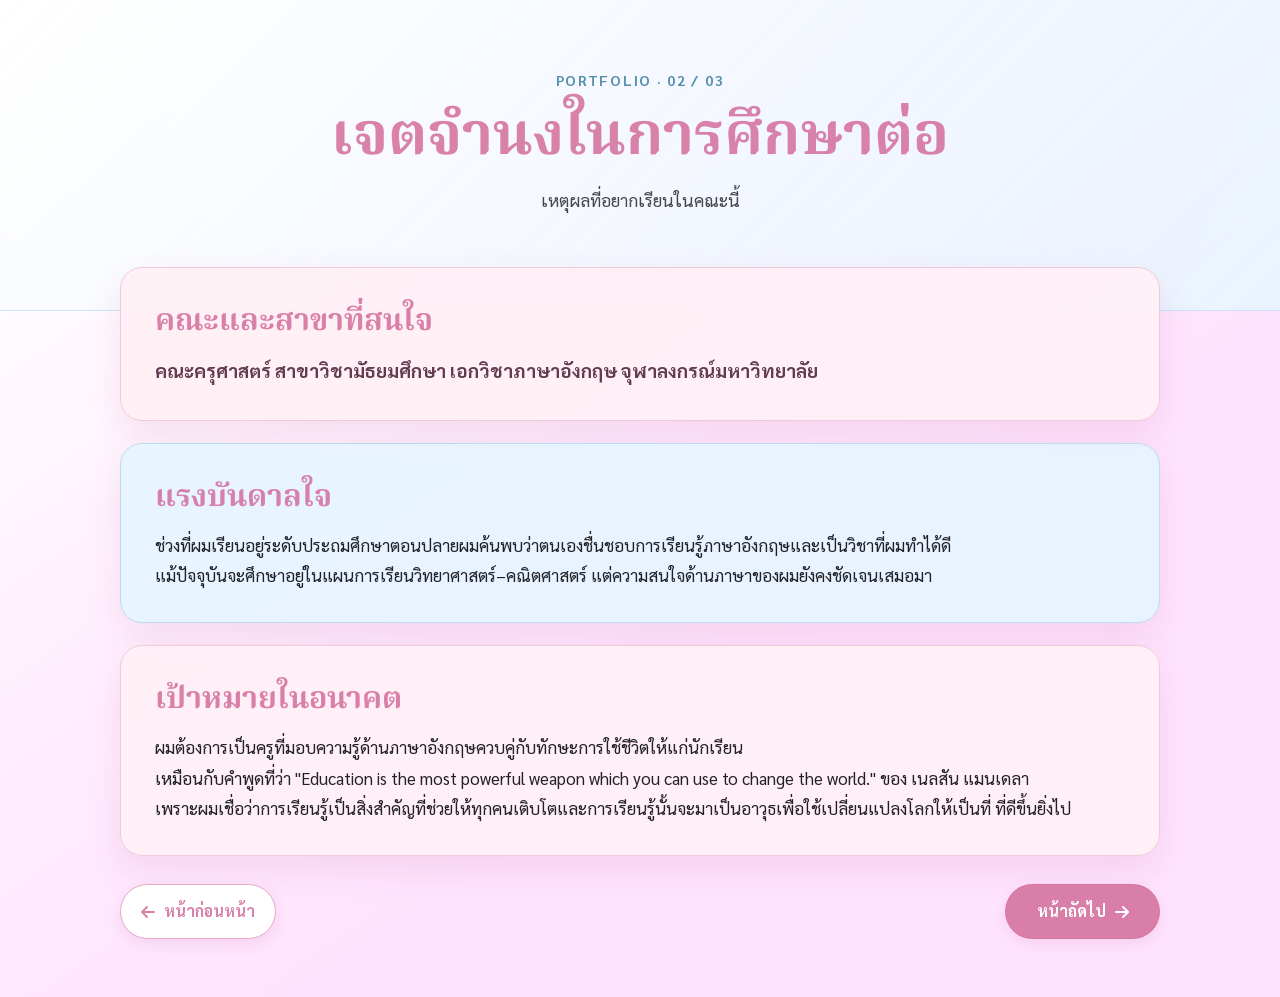
==== intent.html @ 367fd824 "Add files via upload" ====
<!DOCTYPE html>
<html lang="th">
<head>
  <meta charset="UTF-8" />
  <meta name="viewport" content="width=device-width, initial-scale=1.0" />
  <title>เจตจำนงในการศึกษาต่อ | วรภพ เทียนทอง</title>
  <link rel="stylesheet" href="style.css" />
  <link rel="stylesheet" href="https://cdnjs.cloudflare.com/ajax/libs/font-awesome/6.5.1/css/all.min.css" />
</head>
<body>
  <header class="page-hero">
    <p class="page-number">PORTFOLIO · 02 / 03</p>
    <h1>เจตจำนงในการศึกษาต่อ</h1>
    <p class="hero-subtitle">เหตุผลที่อยากเรียนในคณะนี้</p>
  </header>
  <main class="page-content">
    <section class="card statement-card">
      <h2>คณะและสาขาที่สนใจ</h2>
      <p class="highlight-text">คณะครุศาสตร์ สาขาวิชามัธยมศึกษา เอกวิชาภาษาอังกฤษ จุฬาลงกรณ์มหาวิทยาลัย</p>
    </section>
    <section class="card statement-card">
      <h2>แรงบันดาลใจ</h2>
      <p>ช่วงที่ผมเรียนอยู่ระดับประถมศึกษาตอนปลายผมค้นพบว่าตนเองชื่นชอบการเรียนรู้ภาษาอังกฤษและเป็นวิชาที่ผมทำได้ดี <br /> แม้ปัจจุบันจะศึกษาอยู่ในแผนการเรียนวิทยาศาสตร์–คณิตศาสตร์ แต่ความสนใจด้านภาษาของผมยังคงชัดเจนเสมอมา</p>
    </section>
    <section class="card statement-card">
      <h2>เป้าหมายในอนาคต</h2>
      <p>ผมต้องการเป็นครูที่มอบความรู้ด้านภาษาอังกฤษควบคู่กับทักษะการใช้ชีวิตให้แก่นักเรียน <br /> เหมือนกับคำพูดที่ว่า "Education is the most powerful weapon which you can use to change the world." ของ เนลสัน แมนเดลา <br /> เพราะผมเชื่อว่าการเรียนรู้เป็นสิ่งสำคัญที่ช่วยให้ทุกคนเติบโตและการเรียนรู้นั้นจะมาเป็นอาวุธเพื่อใช้เปลี่ยนแปลงโลกให้เป็นที่ ที่ดีขึ้นยิ่งไป</p>
    </section>
    <nav class="page-navigation" aria-label="การนำทางระหว่างหน้า">
      <a class="nav-button previous" href="index.html"><i class="fa-solid fa-arrow-left"></i> หน้าก่อนหน้า</a>
      <a class="nav-button next" href="works.html">หน้าถัดไป <i class="fa-solid fa-arrow-right"></i></a>
    </nav>
  </main>
</body>
</html>
---- style.css ----
@import url("https://fonts.googleapis.com/css2?family=Noto+Serif+Thai:wght@400;500;600;700&family=Sarabun:wght@400;500;600;700&display=swap");

:root {
  --pink-dark: #d5739fe5;
  --pink-light: #fff0f6;
  --blue-light: #e7f5ff;
  --blue: #8fc8e8;
  --white: #ffffff;
  --black: #202126;
  --soft-black: #45454b;
  --border: #f2c9da;
  --shadow: 0 14px 34px rgba(169, 76, 120, 0.12);
  --radius: 22px;
  --max-width: 1040px;
}

* { box-sizing: border-box; margin: 0; padding: 0; }
html { scroll-behavior: smooth; }
body {
  min-height: 100vh;
  color: var(--black);
  font-family: "Sarabun", Tahoma, sans-serif;
  line-height: 1.8;
  background: linear-gradient(145deg, #ffffff 10%, #ffe8fe 50%, #ffe3fe 65%);
}

.page-hero {
  padding: 68px 20px 94px;
  text-align: center;
  background: linear-gradient(135deg, rgba(255,255,255,.7), rgba(231,245,255,.88));
  border-bottom: 1px solid rgba(143, 200, 232, .45);
}
.page-number { color: #568eae; font-size: .9rem; font-weight: 700; letter-spacing: .12em; }
h1, h2 { font-family: "Noto Serif Thai", "TH Sarabun New", serif; }
.page-hero h1 { margin-top: 7px; color: var(--pink-dark); font-size: clamp(2.1rem, 5vw, 3.7rem); line-height: 1.28; }
.hero-subtitle { margin-top: 8px; color: var(--soft-black); font-size: 1.08rem; }

.page-content { width: min(calc(100% - 32px), var(--max-width)); margin: -44px auto 58px; position: relative; }
.card, .work-card {
  background: rgba(255, 240, 246, .92);
  border: 1px solid var(--border);
  border-radius: var(--radius);
  box-shadow: var(--shadow);
}
.card { padding: 30px; margin-bottom: 22px; }
.card h2, .work-card h2 { color: var(--pink-dark); font-size: clamp(1.45rem, 3vw, 1.9rem); line-height: 1.45; }
.card p, .work-card p { color: var(--black); font-size: 1.05rem; }

.profile-card { display: grid; grid-template-columns: 220px 1fr; gap: 34px; align-items: center; }
.profile-img { width: 220px; height: 220px; object-fit: cover; border: 6px solid var(--white); border-radius: 50%; box-shadow: 0 10px 25px rgba(97, 154, 187, .25); }
.info-list { margin-top: 12px; }
.info-list div { display: grid; grid-template-columns: 140px 1fr; gap: 10px; padding: 8px 0; border-bottom: 1px dashed #eab7ce; }
.info-list div:last-child { border-bottom: 0; }
.info-list dt { color: #936279; font-weight: 700; }
.info-list dd { color: var(--black); }

.contact-card { background: rgba(231, 245, 255, .92); border-color: #b9ddf0; }
.contact-list { display: grid; grid-template-columns: repeat(2, minmax(0, 1fr)); gap: 16px; margin-top: 14px; }
.contact-item { display: flex; align-items: center; gap: 13px; padding: 16px; color: var(--black); text-decoration: none; background: rgba(255,255,255,.84); border-radius: 14px; transition: transform .18s ease, box-shadow .18s ease; }
.contact-item:hover { transform: translateY(-3px); box-shadow: 0 8px 18px rgba(97, 154, 187, .16); }
.contact-item i { display: grid; place-items: center; width: 40px; height: 40px; border-radius: 50%; color: #4b89aa; background: #d9effb; }
.contact-item small { display: block; color: #5e7180; font-size: .8rem; }

.statement-card { padding: 32px 34px; }
.statement-card:nth-of-type(2) { background: rgba(231, 245, 255, .92); border-color: #b9ddf0; }
.statement-card p { margin-top: 10px; }
.highlight-text { color: #633c51 !important; font-size: 1.18rem !important; font-weight: 700; }

.certificate-section { display: grid; grid-template-columns: repeat(3, minmax(0, 1fr)); gap: 22px; }
.work-card { overflow: hidden; background: rgba(255, 240, 246, .94); }
.work-card:nth-child(2) { background: rgba(231, 245, 255, .94); border-color: #b9ddf0; }
.work-card img { display: block; width: 100%; height: 245px; object-fit: cover; background: var(--white); }
.work-details { padding: 20px 20px 24px; }
.work-details p { margin-top: 8px; }

.page-navigation { display: flex; justify-content: space-between; align-items: center; gap: 12px; margin-top: 28px; }
.nav-spacer { display: block; }
.nav-button { display: inline-flex; align-items: center; justify-content: center; gap: 9px; min-width: 155px; padding: 12px 20px; border-radius: 999px; color: var(--pink-dark); font-weight: 700; text-decoration: none; background: var(--white); border: 1px solid #e9a8c3; box-shadow: 0 5px 14px rgba(169,76,120,.12); transition: transform .18s ease, background .18s ease; }
.nav-button:hover { transform: translateY(-3px); background: #fce5ef; }
.nav-button.next { color: var(--white); background: var(--pink-dark); border-color: var(--pink-dark); }
.nav-button.next:hover { background: #923a66; }
.nav-button.home { color: #397e9f; border-color: #8fc8e8; }

@media (max-width: 760px) {
  .page-hero { padding: 52px 16px 74px; }
  .page-content { width: min(calc(100% - 22px), var(--max-width)); margin-top: -30px; margin-bottom: 38px; }
  .card { padding: 24px 20px; }
  .profile-card { grid-template-columns: 1fr; text-align: center; gap: 18px; }
  .profile-img { width: 165px; height: 165px; margin: auto; }
  .info-list div { grid-template-columns: 1fr; gap: 0; text-align: left; }
  .contact-list, .certificate-section { grid-template-columns: 1fr; }
  .work-card img { height: auto; max-height: 380px; }
  .page-navigation { margin-top: 22px; }
  .nav-button { min-width: 0; padding: 11px 14px; font-size: .93rem; }
}

@media (prefers-reduced-motion: reduce) { *, *::before, *::after { transition: none !important; scroll-behavior: auto !important; } }
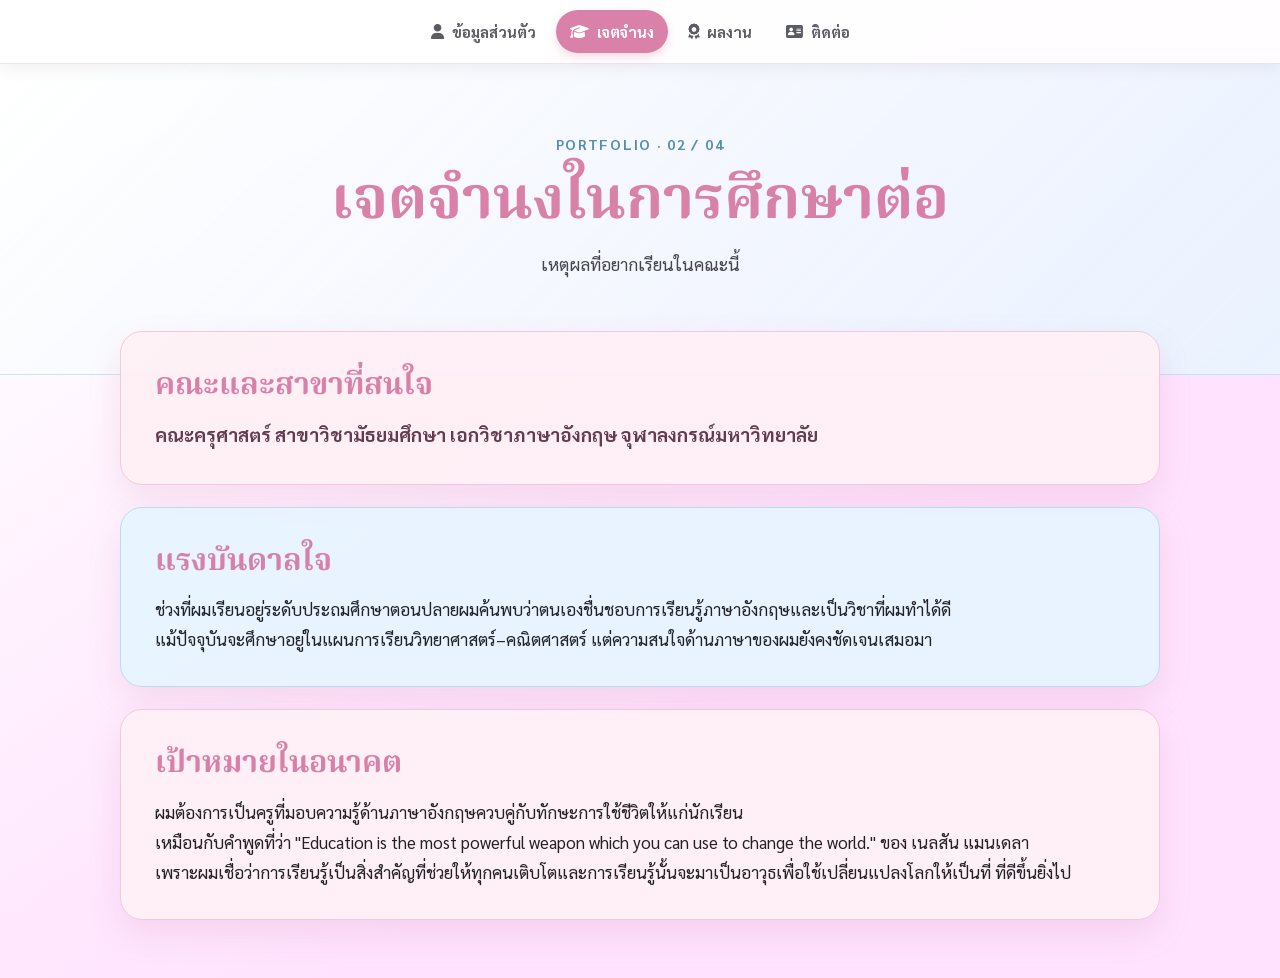
==== commit 29c2db3b: "Add files via upload" ====
--- a/intent.html
+++ b/intent.html
@@ -8,8 +8,14 @@
   <link rel="stylesheet" href="https://cdnjs.cloudflare.com/ajax/libs/font-awesome/6.5.1/css/all.min.css" />
 </head>
 <body>
+  <nav class="site-nav" aria-label="เมนูหลัก">
+    <a href="index.html"><i class="fa-solid fa-user"></i><span>ข้อมูลส่วนตัว</span></a>
+    <a class="active" href="intent.html" aria-current="page"><i class="fa-solid fa-graduation-cap"></i><span>เจตจำนง</span></a>
+    <a href="works.html"><i class="fa-solid fa-award"></i><span>ผลงาน</span></a>
+    <a href="contact.html"><i class="fa-solid fa-address-card"></i><span>ติดต่อ</span></a>
+  </nav>
   <header class="page-hero">
-    <p class="page-number">PORTFOLIO · 02 / 03</p>
+    <p class="page-number">PORTFOLIO · 02 / 04</p>
     <h1>เจตจำนงในการศึกษาต่อ</h1>
     <p class="hero-subtitle">เหตุผลที่อยากเรียนในคณะนี้</p>
   </header>
@@ -26,10 +32,6 @@
       <h2>เป้าหมายในอนาคต</h2>
       <p>ผมต้องการเป็นครูที่มอบความรู้ด้านภาษาอังกฤษควบคู่กับทักษะการใช้ชีวิตให้แก่นักเรียน <br /> เหมือนกับคำพูดที่ว่า "Education is the most powerful weapon which you can use to change the world." ของ เนลสัน แมนเดลา <br /> เพราะผมเชื่อว่าการเรียนรู้เป็นสิ่งสำคัญที่ช่วยให้ทุกคนเติบโตและการเรียนรู้นั้นจะมาเป็นอาวุธเพื่อใช้เปลี่ยนแปลงโลกให้เป็นที่ ที่ดีขึ้นยิ่งไป</p>
     </section>
-    <nav class="page-navigation" aria-label="การนำทางระหว่างหน้า">
-      <a class="nav-button previous" href="index.html"><i class="fa-solid fa-arrow-left"></i> หน้าก่อนหน้า</a>
-      <a class="nav-button next" href="works.html">หน้าถัดไป <i class="fa-solid fa-arrow-right"></i></a>
-    </nav>
   </main>
 </body>
 </html>
--- a/style.css
+++ b/style.css
@@ -23,6 +23,35 @@
   line-height: 1.8;
   background: linear-gradient(145deg, #ffffff 10%, #ffe8fe 50%, #ffe3fe 65%);
 }
+
+.site-nav {
+  position: sticky;
+  top: 0;
+  z-index: 10;
+  display: flex;
+  justify-content: center;
+  gap: 6px;
+  padding: 10px 18px;
+  background: rgba(255, 255, 255, .88);
+  border-bottom: 1px solid rgba(213, 115, 159, .22);
+  box-shadow: 0 4px 15px rgba(91, 62, 78, .08);
+  backdrop-filter: blur(12px);
+}
+.site-nav a {
+  display: inline-flex;
+  align-items: center;
+  gap: 8px;
+  padding: 8px 14px;
+  border-radius: 999px;
+  color: #5b5b65;
+  font-size: .94rem;
+  font-weight: 700;
+  text-decoration: none;
+  transition: color .18s ease, background .18s ease, transform .18s ease;
+}
+.site-nav a:hover { color: #397e9f; background: #eaf7ff; transform: translateY(-1px); }
+.site-nav a.active { color: var(--white); background: var(--pink-dark); box-shadow: 0 4px 10px rgba(213, 115, 159, .25); }
+.site-nav a:focus-visible { outline: 3px solid #66b9e5; outline-offset: 2px; }
 
 .page-hero {
   padding: 68px 20px 94px;
@@ -55,11 +84,36 @@
 .info-list dd { color: var(--black); }
 
 .contact-card { background: rgba(231, 245, 255, .92); border-color: #b9ddf0; }
-.contact-list { display: grid; grid-template-columns: repeat(2, minmax(0, 1fr)); gap: 16px; margin-top: 14px; }
+.contact-list { display: grid; grid-template-columns: repeat(3, minmax(0, 1fr)); gap: 16px; margin-top: 14px; }
 .contact-item { display: flex; align-items: center; gap: 13px; padding: 16px; color: var(--black); text-decoration: none; background: rgba(255,255,255,.84); border-radius: 14px; transition: transform .18s ease, box-shadow .18s ease; }
 .contact-item:hover { transform: translateY(-3px); box-shadow: 0 8px 18px rgba(97, 154, 187, .16); }
 .contact-item i { display: grid; place-items: center; width: 40px; height: 40px; border-radius: 50%; color: #4b89aa; background: #d9effb; }
 .contact-item small { display: block; color: #5e7180; font-size: .8rem; }
+
+.skills-card { padding: 32px; background: rgba(231, 245, 255, .92); border-color: #b9ddf0; }
+.section-heading p { margin-top: 5px; }
+.skills-grid { display: grid; grid-template-columns: repeat(2, minmax(0, 1fr)); gap: 18px; margin-top: 20px; }
+.skill-item {
+  min-height: 205px;
+  padding: 28px 24px;
+  background: var(--pink-light);
+  border: 1px solid #f1c5d8;
+  border-radius: 18px;
+  box-shadow: 0 7px 16px rgba(169, 76, 120, .08);
+  transition: transform .22s ease, box-shadow .22s ease, border-color .22s ease;
+}
+.skill-item:nth-child(2) { background: var(--pink-light); border-color: #f1c5d8; }
+.skill-item:hover {
+  transform: translateY(-10px);
+  border-color: var(--pink-dark);
+  box-shadow: 0 18px 28px rgba(169, 76, 120, .18);
+}
+.skill-item:nth-child(2):hover { border-color: var(--pink-dark); box-shadow: 0 18px 28px rgba(169, 76, 120, .18); }
+.skill-icon { display: grid; place-items: center; width: 52px; height: 52px; margin-bottom: 14px; color: var(--pink-dark); font-size: 1.35rem; background: #ffddea; border-radius: 50%; }
+.skill-item:nth-child(2) .skill-icon { color: var(--pink-dark); background: #ffddea; }
+.skill-item h3 { font-family: "Noto Serif Thai", "TH Sarabun New", serif; color: var(--pink-dark); font-size: 1.35rem; line-height: 1.45; }
+.skill-item:nth-child(2) h3 { color: var(--pink-dark); }
+.skill-item p { margin-top: 6px; color: var(--black); }
 
 .statement-card { padding: 32px 34px; }
 .statement-card:nth-of-type(2) { background: rgba(231, 245, 255, .92); border-color: #b9ddf0; }
@@ -68,30 +122,34 @@
 
 .certificate-section { display: grid; grid-template-columns: repeat(3, minmax(0, 1fr)); gap: 22px; }
 .work-card { overflow: hidden; background: rgba(255, 240, 246, .94); }
-.work-card:nth-child(2) { background: rgba(231, 245, 255, .94); border-color: #b9ddf0; }
-.work-card img { display: block; width: 100%; height: 245px; object-fit: cover; background: var(--white); }
+.work-card:nth-child(2),
+.work-card:nth-child(5) { background: rgba(231, 245, 255, .94); border-color: #b9ddf0; }
+.certificate-image { position: relative; display: block; width: 100%; padding: 0; border: 0; color: var(--white); cursor: zoom-in; background: var(--white); overflow: hidden; }
+.certificate-image img { display: block; width: 100%; height: 245px; object-fit: cover; background: var(--white); transition: transform .25s ease, filter .25s ease; }
+.certificate-image span { position: absolute; inset: auto 0 0; padding: 10px; font-family: "Sarabun", Tahoma, sans-serif; font-size: .9rem; font-weight: 700; background: rgba(32, 33, 38, .72); opacity: 0; transform: translateY(100%); transition: transform .25s ease, opacity .25s ease; }
+.certificate-image:hover img, .certificate-image:focus-visible img { filter: brightness(.78); transform: scale(1.04); }
+.certificate-image:hover span, .certificate-image:focus-visible span { opacity: 1; transform: translateY(0); }
+.certificate-image:focus-visible { outline: 3px solid #4b9cc4; outline-offset: -3px; }
+.image-lightbox { width: min(94vw, 1100px); max-height: 92vh; padding: 18px; border: 0; border-radius: 18px; background: var(--white); box-shadow: 0 24px 70px rgba(0, 0, 0, .42); }
+.image-lightbox::backdrop { background: rgba(20, 21, 28, .8); backdrop-filter: blur(4px); }
+.lightbox-image { display: block; width: auto; max-width: 100%; max-height: calc(92vh - 78px); margin: 0 auto; object-fit: contain; }
+.lightbox-caption { margin-top: 8px; padding-right: 40px; color: var(--black); font-weight: 700; text-align: center; }
+.lightbox-close { position: fixed; top: 20px; right: 20px; display: grid; place-items: center; width: 44px; height: 44px; border: 0; border-radius: 50%; color: var(--white); cursor: pointer; background: rgba(32, 33, 38, .82); font-size: 1.3rem; }
+.lightbox-close:hover { background: var(--pink-dark); }
 .work-details { padding: 20px 20px 24px; }
 .work-details p { margin-top: 8px; }
 
-.page-navigation { display: flex; justify-content: space-between; align-items: center; gap: 12px; margin-top: 28px; }
-.nav-spacer { display: block; }
-.nav-button { display: inline-flex; align-items: center; justify-content: center; gap: 9px; min-width: 155px; padding: 12px 20px; border-radius: 999px; color: var(--pink-dark); font-weight: 700; text-decoration: none; background: var(--white); border: 1px solid #e9a8c3; box-shadow: 0 5px 14px rgba(169,76,120,.12); transition: transform .18s ease, background .18s ease; }
-.nav-button:hover { transform: translateY(-3px); background: #fce5ef; }
-.nav-button.next { color: var(--white); background: var(--pink-dark); border-color: var(--pink-dark); }
-.nav-button.next:hover { background: #923a66; }
-.nav-button.home { color: #397e9f; border-color: #8fc8e8; }
-
 @media (max-width: 760px) {
+  .site-nav { justify-content: flex-start; padding: 8px 10px; overflow-x: auto; }
+  .site-nav a { flex: 0 0 auto; padding: 7px 11px; font-size: .82rem; }
   .page-hero { padding: 52px 16px 74px; }
   .page-content { width: min(calc(100% - 22px), var(--max-width)); margin-top: -30px; margin-bottom: 38px; }
   .card { padding: 24px 20px; }
   .profile-card { grid-template-columns: 1fr; text-align: center; gap: 18px; }
   .profile-img { width: 165px; height: 165px; margin: auto; }
   .info-list div { grid-template-columns: 1fr; gap: 0; text-align: left; }
-  .contact-list, .certificate-section { grid-template-columns: 1fr; }
-  .work-card img { height: auto; max-height: 380px; }
-  .page-navigation { margin-top: 22px; }
-  .nav-button { min-width: 0; padding: 11px 14px; font-size: .93rem; }
+  .contact-list, .certificate-section, .skills-grid { grid-template-columns: 1fr; }
+  .certificate-image img { height: auto; max-height: 380px; }
 }
 
 @media (prefers-reduced-motion: reduce) { *, *::before, *::after { transition: none !important; scroll-behavior: auto !important; } }
